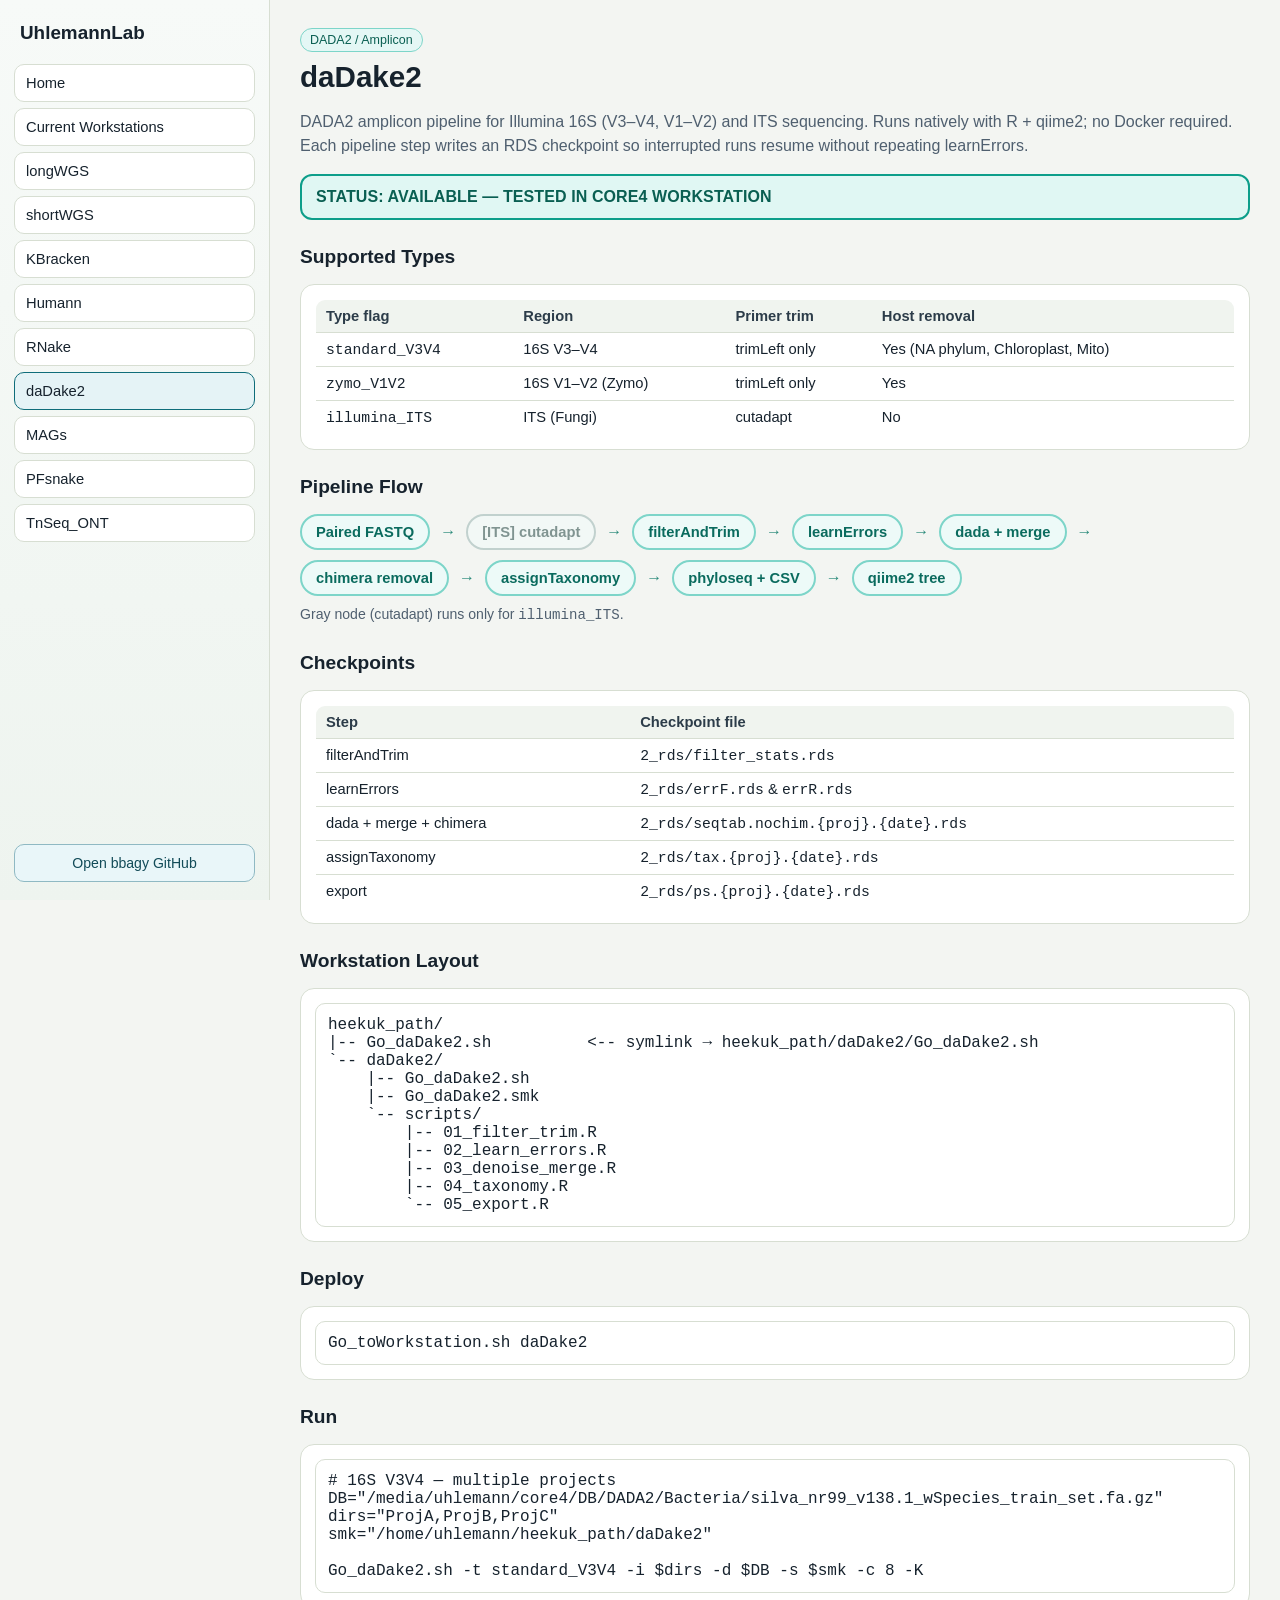
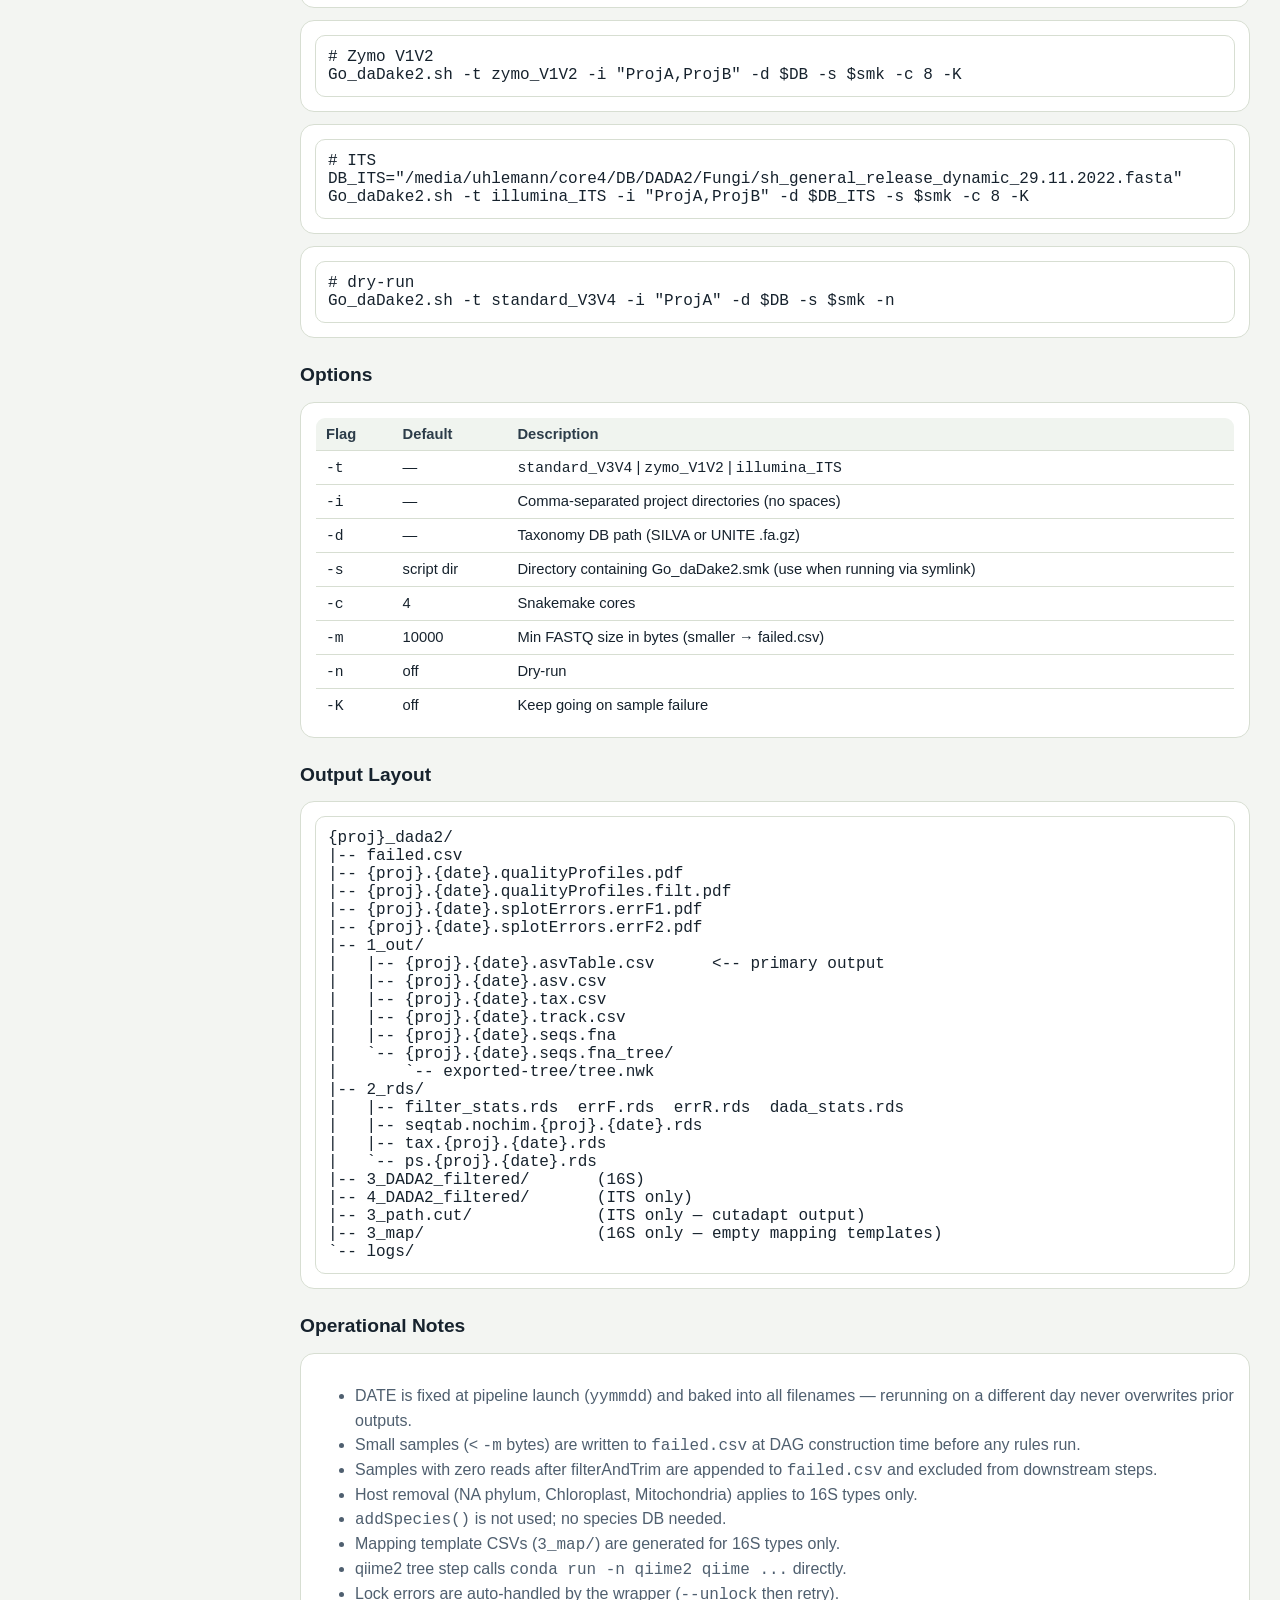
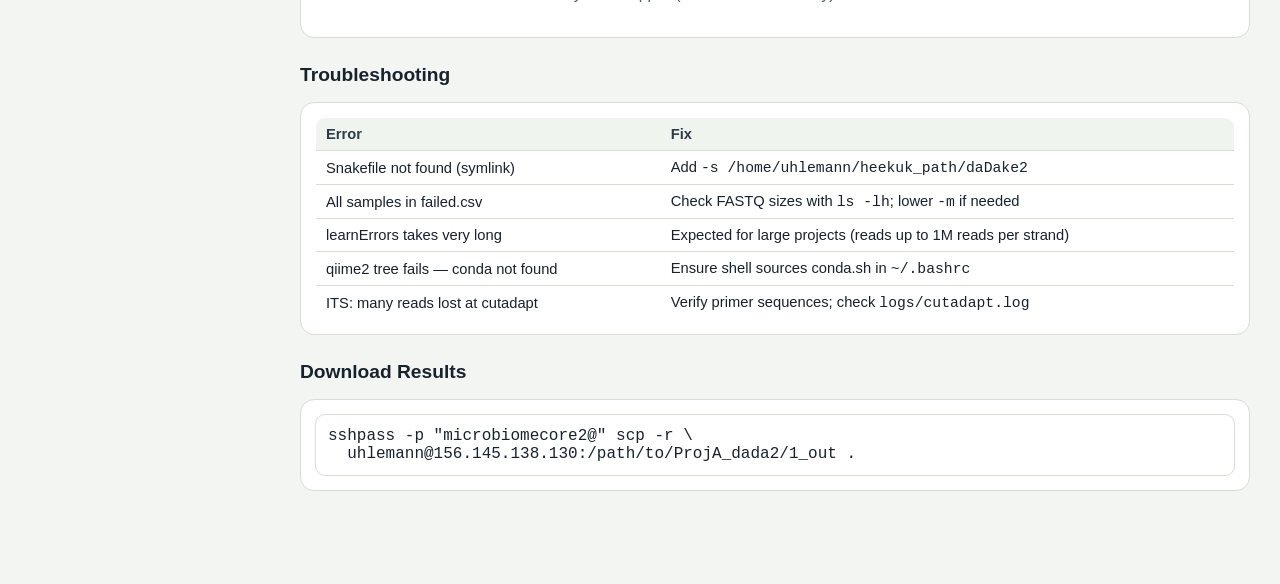
==== docs/dadake2.html @ 26504bb0 "Update: all README" ====
<!doctype html>
<html lang="en">
<head>
  <meta charset="utf-8">
  <meta name="viewport" content="width=device-width, initial-scale=1">
  <title>daDake2</title>
  <link rel="stylesheet" href="styles.css?v=20260518-1">
</head>
<body class="theme-dadake2">
  <div class="layout">
    <aside class="sidebar">
      <div class="brand">UhlemannLab</div>
      <nav class="nav">
        <a href="./">Home</a>
        <a href="workstations.html">Current Workstations</a>
        <a href="longwgs.html">longWGS</a>
        <a href="shortwgs.html">shortWGS</a>
        <a href="kbracken.html">KBracken</a>
        <a href="humann.html">Humann</a>
        <a href="rnake.html">RNake</a>
        <a class="active" href="dadake2.html">daDake2</a>
        <a href="mags.html">MAGs</a>
        <a href="pfsnake.html">PFsnake</a>
        <a href="tnseq_ont.html">TnSeq_ONT</a>
      </nav>
      <div class="sidebar-foot">
        <a class="repo-link" href="https://github.com/bbagy/UhlemannLab" target="_blank" rel="noopener noreferrer">Open bbagy GitHub</a>
      </div>
    </aside>

    <main class="main">
      <span class="badge">DADA2 / Amplicon</span>
      <h1>daDake2</h1>
      <p>DADA2 amplicon pipeline for Illumina 16S (V3–V4, V1–V2) and ITS sequencing.
         Runs natively with R + qiime2; no Docker required. Each pipeline step writes an
         RDS checkpoint so interrupted runs resume without repeating learnErrors.</p>
      <div class="status-banner status-tested">
        STATUS: AVAILABLE — TESTED IN CORE4 WORKSTATION
      </div>

      <h2>Supported Types</h2>
      <div class="card">
        <table>
          <thead>
            <tr><th>Type flag</th><th>Region</th><th>Primer trim</th><th>Host removal</th></tr>
          </thead>
          <tbody>
            <tr><td><code>standard_V3V4</code></td><td>16S V3–V4</td><td>trimLeft only</td><td>Yes (NA phylum, Chloroplast, Mito)</td></tr>
            <tr><td><code>zymo_V1V2</code></td><td>16S V1–V2 (Zymo)</td><td>trimLeft only</td><td>Yes</td></tr>
            <tr><td><code>illumina_ITS</code></td><td>ITS (Fungi)</td><td>cutadapt</td><td>No</td></tr>
          </tbody>
        </table>
      </div>

      <h2>Pipeline Flow</h2>
      <div class="flow">
        <span class="node">Paired FASTQ</span><span class="arrow">→</span>
        <span class="node dadake2-its-only">[ITS] cutadapt</span><span class="arrow">→</span>
        <span class="node">filterAndTrim</span><span class="arrow">→</span>
        <span class="node">learnErrors</span><span class="arrow">→</span>
        <span class="node">dada + merge</span><span class="arrow">→</span>
        <span class="node">chimera removal</span><span class="arrow">→</span>
        <span class="node">assignTaxonomy</span><span class="arrow">→</span>
        <span class="node">phyloseq + CSV</span><span class="arrow">→</span>
        <span class="node">qiime2 tree</span>
      </div>
      <p style="margin-top:8px;font-size:0.88rem;">Gray node (cutadapt) runs only for <code>illumina_ITS</code>.</p>

      <h2>Checkpoints</h2>
      <div class="card">
        <table>
          <thead><tr><th>Step</th><th>Checkpoint file</th></tr></thead>
          <tbody>
            <tr><td>filterAndTrim</td><td><code>2_rds/filter_stats.rds</code></td></tr>
            <tr><td>learnErrors</td><td><code>2_rds/errF.rds</code> &amp; <code>errR.rds</code></td></tr>
            <tr><td>dada + merge + chimera</td><td><code>2_rds/seqtab.nochim.{proj}.{date}.rds</code></td></tr>
            <tr><td>assignTaxonomy</td><td><code>2_rds/tax.{proj}.{date}.rds</code></td></tr>
            <tr><td>export</td><td><code>2_rds/ps.{proj}.{date}.rds</code></td></tr>
          </tbody>
        </table>
      </div>

      <h2>Workstation Layout</h2>
      <div class="card"><pre><code>heekuk_path/
|-- Go_daDake2.sh          &lt;-- symlink → heekuk_path/daDake2/Go_daDake2.sh
`-- daDake2/
    |-- Go_daDake2.sh
    |-- Go_daDake2.smk
    `-- scripts/
        |-- 01_filter_trim.R
        |-- 02_learn_errors.R
        |-- 03_denoise_merge.R
        |-- 04_taxonomy.R
        `-- 05_export.R</code></pre></div>

      <h2>Deploy</h2>
      <div class="card"><pre><code>Go_toWorkstation.sh daDake2</code></pre></div>

      <h2>Run</h2>
      <div class="card"><pre><code># 16S V3V4 — multiple projects
DB="/media/uhlemann/core4/DB/DADA2/Bacteria/silva_nr99_v138.1_wSpecies_train_set.fa.gz"
dirs="ProjA,ProjB,ProjC"
smk="/home/uhlemann/heekuk_path/daDake2"

Go_daDake2.sh -t standard_V3V4 -i $dirs -d $DB -s $smk -c 8 -K</code></pre></div>

      <div class="card"><pre><code># Zymo V1V2
Go_daDake2.sh -t zymo_V1V2 -i "ProjA,ProjB" -d $DB -s $smk -c 8 -K</code></pre></div>

      <div class="card"><pre><code># ITS
DB_ITS="/media/uhlemann/core4/DB/DADA2/Fungi/sh_general_release_dynamic_29.11.2022.fasta"
Go_daDake2.sh -t illumina_ITS -i "ProjA,ProjB" -d $DB_ITS -s $smk -c 8 -K</code></pre></div>

      <div class="card"><pre><code># dry-run
Go_daDake2.sh -t standard_V3V4 -i "ProjA" -d $DB -s $smk -n</code></pre></div>

      <h2>Options</h2>
      <div class="card">
        <table>
          <thead><tr><th>Flag</th><th>Default</th><th>Description</th></tr></thead>
          <tbody>
            <tr><td><code>-t</code></td><td>—</td><td><code>standard_V3V4</code> | <code>zymo_V1V2</code> | <code>illumina_ITS</code></td></tr>
            <tr><td><code>-i</code></td><td>—</td><td>Comma-separated project directories (no spaces)</td></tr>
            <tr><td><code>-d</code></td><td>—</td><td>Taxonomy DB path (SILVA or UNITE .fa.gz)</td></tr>
            <tr><td><code>-s</code></td><td>script dir</td><td>Directory containing Go_daDake2.smk (use when running via symlink)</td></tr>
            <tr><td><code>-c</code></td><td>4</td><td>Snakemake cores</td></tr>
            <tr><td><code>-m</code></td><td>10000</td><td>Min FASTQ size in bytes (smaller → failed.csv)</td></tr>
            <tr><td><code>-n</code></td><td>off</td><td>Dry-run</td></tr>
            <tr><td><code>-K</code></td><td>off</td><td>Keep going on sample failure</td></tr>
          </tbody>
        </table>
      </div>

      <h2>Output Layout</h2>
      <div class="card"><pre><code>{proj}_dada2/
|-- failed.csv
|-- {proj}.{date}.qualityProfiles.pdf
|-- {proj}.{date}.qualityProfiles.filt.pdf
|-- {proj}.{date}.splotErrors.errF1.pdf
|-- {proj}.{date}.splotErrors.errF2.pdf
|-- 1_out/
|   |-- {proj}.{date}.asvTable.csv      &lt;-- primary output
|   |-- {proj}.{date}.asv.csv
|   |-- {proj}.{date}.tax.csv
|   |-- {proj}.{date}.track.csv
|   |-- {proj}.{date}.seqs.fna
|   `-- {proj}.{date}.seqs.fna_tree/
|       `-- exported-tree/tree.nwk
|-- 2_rds/
|   |-- filter_stats.rds  errF.rds  errR.rds  dada_stats.rds
|   |-- seqtab.nochim.{proj}.{date}.rds
|   |-- tax.{proj}.{date}.rds
|   `-- ps.{proj}.{date}.rds
|-- 3_DADA2_filtered/       (16S)
|-- 4_DADA2_filtered/       (ITS only)
|-- 3_path.cut/             (ITS only — cutadapt output)
|-- 3_map/                  (16S only — empty mapping templates)
`-- logs/</code></pre></div>

      <h2>Operational Notes</h2>
      <div class="card">
        <ul>
          <li>DATE is fixed at pipeline launch (<code>yymmdd</code>) and baked into all filenames — rerunning on a different day never overwrites prior outputs.</li>
          <li>Small samples (&lt; <code>-m</code> bytes) are written to <code>failed.csv</code> at DAG construction time before any rules run.</li>
          <li>Samples with zero reads after filterAndTrim are appended to <code>failed.csv</code> and excluded from downstream steps.</li>
          <li>Host removal (NA phylum, Chloroplast, Mitochondria) applies to 16S types only.</li>
          <li><code>addSpecies()</code> is not used; no species DB needed.</li>
          <li>Mapping template CSVs (<code>3_map/</code>) are generated for 16S types only.</li>
          <li>qiime2 tree step calls <code>conda run -n qiime2 qiime ...</code> directly.</li>
          <li>Lock errors are auto-handled by the wrapper (<code>--unlock</code> then retry).</li>
        </ul>
      </div>

      <h2>Troubleshooting</h2>
      <div class="card">
        <table>
          <thead><tr><th>Error</th><th>Fix</th></tr></thead>
          <tbody>
            <tr><td>Snakefile not found (symlink)</td><td>Add <code>-s /home/uhlemann/heekuk_path/daDake2</code></td></tr>
            <tr><td>All samples in failed.csv</td><td>Check FASTQ sizes with <code>ls -lh</code>; lower <code>-m</code> if needed</td></tr>
            <tr><td>learnErrors takes very long</td><td>Expected for large projects (reads up to 1M reads per strand)</td></tr>
            <tr><td>qiime2 tree fails — conda not found</td><td>Ensure shell sources conda.sh in <code>~/.bashrc</code></td></tr>
            <tr><td>ITS: many reads lost at cutadapt</td><td>Verify primer sequences; check <code>logs/cutadapt.log</code></td></tr>
          </tbody>
        </table>
      </div>

      <h2>Download Results</h2>
      <div class="card"><pre><code>sshpass -p "microbiomecore2@" scp -r \
  uhlemann@156.145.138.130:/path/to/ProjA_dada2/1_out .</code></pre></div>
    </main>
  </div>
</body>
</html>
---- docs/styles.css ----
:root {
  --bg: #f3f5f2;
  --panel: #ffffff;
  --ink: #16222d;
  --muted: #4f5f6f;
  --line: #d7ded2;
  --accent: #0f6d7a;
  --accent-soft: #e5f3f6;
}

* { box-sizing: border-box; }

body {
  margin: 0;
  font-family: "Avenir Next", "Segoe UI", sans-serif;
  color: var(--ink);
  background: var(--bg);
}

.layout {
  display: grid;
  grid-template-columns: 270px 1fr;
  min-height: 100vh;
}

.sidebar {
  border-right: 1px solid var(--line);
  background: linear-gradient(180deg, #f7faf8 0%, #eef4ef 100%);
  padding: 18px 14px;
  position: sticky;
  top: 0;
  height: 100vh;
  display: flex;
  flex-direction: column;
}

.brand {
  font-weight: 700;
  font-size: 1.18rem;
  margin: 4px 6px 14px;
}

.nav a {
  display: block;
  margin: 6px 0;
  border: 1px solid var(--line);
  border-radius: 10px;
  padding: 10px 11px;
  color: var(--ink);
  text-decoration: none;
  background: #fff;
  font-size: 0.92rem;
}

.nav a:hover {
  border-color: #9cb7bf;
  background: #f9fdff;
}

.nav a.active {
  border-color: var(--accent);
  background: var(--accent-soft);
}

.sidebar-foot {
  margin-top: auto;
  padding-top: 12px;
}

.repo-link {
  display: block;
  text-align: center;
  border: 1px solid #8fb9c3;
  border-radius: 10px;
  padding: 10px 10px;
  text-decoration: none;
  background: #e9f6f9;
  color: #124b58;
  font-size: 0.88rem;
}

.repo-link:hover {
  background: #dff1f5;
}

.main {
  padding: 28px 30px 50px;
}

.badge {
  display: inline-block;
  border: 1px solid #b9d7de;
  color: #155768;
  background: #eaf8fb;
  border-radius: 999px;
  font-size: 0.78rem;
  padding: 4px 9px;
}

h1 {
  margin: 8px 0 10px;
  font-size: 1.85rem;
}

h2 {
  margin-top: 26px;
  font-size: 1.2rem;
}

p, li {
  color: var(--muted);
  line-height: 1.5;
}

.card {
  background: var(--panel);
  border: 1px solid var(--line);
  border-radius: 14px;
  padding: 14px;
  margin-top: 12px;
}

.image-card {
  overflow-x: auto;
}

.pipeline-image {
  display: block;
  width: 70%;
  max-width: 100%;
  height: auto;
  margin: 0 auto;
  border-radius: 10px;
}

@media (max-width: 900px) {
  .pipeline-image {
    width: 100%;
  }
}

.status-banner {
  margin-top: 12px;
  border-radius: 12px;
  border: 2px solid;
  padding: 12px 14px;
  font-weight: 600;
  letter-spacing: 0.1px;
}

.status-tested {
  border-color: #1f8f62;
  background: #e8f8ef;
  color: #0f5a3c;
}

.status-wip {
  border-color: #a7b0ba;
  background: #eef2f6;
  color: #4d5a69;
}

/* Per-pipeline theme accents for subpages */
.theme-long .badge {
  border-color: #9fd2b8;
  color: #1b6c4a;
  background: #e9f8ef;
}
.theme-long .status-tested {
  border-color: #1f8f62;
  background: #e8f8ef;
  color: #0f5a3c;
}
.theme-long .node {
  border-color: #8fc9ad;
  background: #eef9f3;
  color: #175c40;
}
.theme-long .arrow {
  color: #3f7a60;
}

.theme-short .badge {
  border-color: #9dbbe9;
  color: #1f5db7;
  background: #e9f2ff;
}
.theme-short .status-tested {
  border-color: #2f6fd6;
  background: #e8f0ff;
  color: #1a4f9f;
}
.theme-short .node {
  border-color: #95b5e6;
  background: #f1f6ff;
  color: #1e4f98;
}
.theme-short .arrow {
  color: #4a74b8;
}

.theme-pf .badge {
  border-color: #d3c2a1;
  color: #7b5d2a;
  background: #f7f1e7;
}
.theme-pf .node {
  border-color: #ccb991;
  background: #faf5eb;
  color: #6f5324;
}
.theme-pf .arrow {
  color: #8a7141;
}

.theme-rna .badge {
  border-color: #c3a4d8;
  color: #5e2f80;
  background: #f3eaf9;
}
.theme-rna .node {
  border-color: #c1a0d7;
  background: #f8f1fc;
  color: #5b2f79;
}
.theme-rna .arrow {
  color: #7a56a1;
}

.theme-tnseq .badge {
  border-color: #a2c8cd;
  color: #245c66;
  background: #e9f4f6;
}
.theme-tnseq .node {
  border-color: #9bc2c8;
  background: #edf7f9;
  color: #255963;
}
.theme-tnseq .arrow {
  color: #3f727a;
}

.theme-kbracken .badge {
  border-color: #d4b27a;
  color: #755117;
  background: #fbf2df;
}
.theme-kbracken .node {
  border-color: #d1ad72;
  background: #fff7e8;
  color: #6f4c15;
}
.theme-kbracken .arrow {
  color: #8a6a32;
}

.theme-mags .badge {
  border-color: #a6b58d;
  color: #4d6a1f;
  background: #f1f7e8;
}
.theme-mags .node {
  border-color: #a7b98b;
  background: #f6fbef;
  color: #48641e;
}
.theme-mags .arrow {
  color: #6f8742;
}

.workstation-grid {
  display: grid;
  grid-template-columns: repeat(auto-fit, minmax(280px, 1fr));
  gap: 14px;
  margin-top: 14px;
}

.workstation-card {
  background: #fff;
  border: 1px solid var(--line);
  border-radius: 14px;
  padding: 14px;
}

.ws-head {
  display: flex;
  justify-content: space-between;
  align-items: center;
  margin-bottom: 8px;
}

.ws-head h2 {
  margin: 0;
  font-size: 1.1rem;
}

.ws-loc {
  display: inline-block;
  font-size: 0.76rem;
  border-radius: 999px;
  border: 1px solid #c7d0da;
  background: #f2f5f8;
  color: #44515f;
  padding: 3px 8px;
}

.ws-visual {
  height: 86px;
  border-radius: 10px;
  border: 2px solid #b7c3d2;
  margin: 10px 0 12px;
  background:
    linear-gradient(180deg, #f8fbff 0%, #ecf2f9 100%);
  position: relative;
  overflow: hidden;
}

.ws-visual::before {
  content: \"\";
  position: absolute;
  left: 12px;
  right: 70px;
  top: 14px;
  bottom: 14px;
  border-radius: 8px;
  border: 2px solid rgba(255,255,255,0.9);
}

.ws-visual::after {
  content: \"\";
  position: absolute;
  right: 14px;
  top: 12px;
  width: 40px;
  height: 62px;
  border-radius: 8px;
}

.ws-nook {
  border-color: #7db89d;
  background:
    radial-gradient(circle at 78% 30%, rgba(103,170,136,0.35) 0 18%, transparent 19%),
    linear-gradient(180deg, #eefaf3 0%, #deefe5 100%);
}
.ws-nook::after {
  background: linear-gradient(180deg, #7fc5a2 0%, #4d8e6f 100%);
}

.ws-core2 {
  border-color: #86abd8;
  background:
    radial-gradient(circle at 76% 32%, rgba(91,142,208,0.35) 0 18%, transparent 19%),
    linear-gradient(180deg, #f0f6ff 0%, #dde9fa 100%);
}
.ws-core2::after {
  background: linear-gradient(180deg, #79a9e2 0%, #3f6faa 100%);
}

.ws-core3 {
  border-color: #b8a1d7;
  background:
    radial-gradient(circle at 76% 32%, rgba(157,115,202,0.3) 0 18%, transparent 19%),
    linear-gradient(180deg, #f7f1ff 0%, #ece1fb 100%);
}
.ws-core3::after {
  background: linear-gradient(180deg, #b89adf 0%, #7d5aa9 100%);
}

.ws-grid {
  border-color: #b7bcc7;
  background:
    radial-gradient(circle at 76% 32%, rgba(126,136,154,0.3) 0 18%, transparent 19%),
    linear-gradient(180deg, #f5f7fb 0%, #e8edf5 100%);
}
.ws-grid::after {
  background: linear-gradient(180deg, #b2bbca 0%, #717d92 100%);
}

.cards-grid {
  display: grid;
  grid-template-columns: repeat(5, minmax(0, 1fr));
  gap: 12px;
  margin-top: 12px;
}

@media (max-width: 1280px) {
  .cards-grid {
    grid-template-columns: repeat(4, minmax(0, 1fr));
  }
}

@media (max-width: 1024px) {
  .cards-grid {
    grid-template-columns: repeat(3, minmax(0, 1fr));
  }
}

@media (max-width: 720px) {
  .cards-grid {
    grid-template-columns: repeat(2, minmax(0, 1fr));
  }
}

@media (max-width: 480px) {
  .cards-grid {
    grid-template-columns: 1fr;
  }
}

.pipeline-card {
  background: #fff;
  border: 1px solid var(--line);
  border-radius: 14px;
  padding: 14px;
  display: flex;
  flex-direction: column;
}

.card-link {
  display: flex;
  flex-direction: column;
  text-decoration: none;
  color: inherit;
}

.pipeline-card > .longwgs-visual,
.pipeline-card > .shortwgs-visual,
.pipeline-card > .kbracken-visual,
.pipeline-card > .humann-visual,
.pipeline-card > .rnake-visual {
  margin-top: auto;
}

.card-link:hover {
  text-decoration: none;
}

.pipeline-card h3 {
  margin: 0 0 6px;
  font-size: 1.02rem;
}

.card-badge {
  display: inline-block;
  border-radius: 999px;
  padding: 3px 9px;
  font-size: 0.74rem;
  border: 1px solid #cfd6cc;
  color: #50606a;
  background: #f4f6f2;
  margin-bottom: 8px;
}

.pipeline-card.featured {
  border: 2px solid #2b8f6b;
  background:
    radial-gradient(circle at 92% 12%, #d9f3e7 0%, transparent 42%),
    linear-gradient(180deg, #f4fff9 0%, #eefaf4 100%);
  position: relative;
  overflow: hidden;
}

.pipeline-card.featured h3 {
  color: #14583f;
}

.card-badge.live {
  border-color: #2b8f6b;
  color: #0f5a3c;
  background: #e8f8ef;
  font-weight: 600;
}

.longwgs-visual,
.shortwgs-visual,
.kbracken-visual,
.humann-visual,
.rnake-visual {
  margin-top: 10px;
  border-radius: 10px;
  height: 92px;
  overflow: hidden;
  display: flex;
  align-items: stretch;
  justify-content: stretch;
}

.longwgs-visual svg,
.shortwgs-visual svg,
.kbracken-visual svg,
.humann-visual svg,
.rnake-visual svg {
  width: 100%;
  height: 100%;
  display: block;
}

.longwgs-visual {
  border: 2px solid #97cfb3;
  background: linear-gradient(120deg, #ecfff4 0%, #ddf3e6 100%);
}

.pipeline-card.featured.shortwgs-featured {
  border-color: #2f6fd6;
  background:
    radial-gradient(circle at 92% 12%, #dce9ff 0%, transparent 42%),
    linear-gradient(180deg, #f6f9ff 0%, #edf3ff 100%);
}

.pipeline-card.featured.shortwgs-featured h3 {
  color: #17478f;
}

.pipeline-card.featured.shortwgs-featured .card-badge.live {
  border-color: #2f6fd6;
  color: #1a4f9f;
  background: #e8f0ff;
}

.shortwgs-visual {
  border: 2px solid #9dbbe9;
  background: linear-gradient(120deg, #f4f8ff 0%, #e6efff 100%);
}

/* KBracken featured card */
.pipeline-card.featured.kbracken-featured {
  border-color: #b78535;
  background:
    radial-gradient(circle at 92% 12%, #fbe9c4 0%, transparent 42%),
    linear-gradient(180deg, #fffaee 0%, #fdf1d8 100%);
}

.pipeline-card.featured.kbracken-featured h3 {
  color: #6f4c15;
}

.pipeline-card.featured.kbracken-featured .card-badge.live {
  border-color: #b78535;
  color: #6f4c15;
  background: #fdf2da;
}

.kbracken-visual {
  border: 2px solid #d4b27a;
  background: linear-gradient(120deg, #fff5dd 0%, #fbe8bf 100%);
}

/* Humann featured card */
.pipeline-card.featured.humann-featured {
  border-color: #d35400;
  background:
    radial-gradient(circle at 92% 12%, #ffe1c4 0%, transparent 42%),
    linear-gradient(180deg, #fff7ef 0%, #ffeadb 100%);
}

.pipeline-card.featured.humann-featured h3 {
  color: #8a3a06;
}

.pipeline-card.featured.humann-featured .card-badge.live {
  border-color: #d35400;
  color: #8a3a06;
  background: #ffe7d1;
}

.humann-visual {
  border: 2px solid #e8a875;
  background: linear-gradient(120deg, #fff2e3 0%, #ffd9b5 100%);
}

/* RNake featured card */
.pipeline-card.featured.rnake-featured {
  border-color: #7a4ea6;
  background:
    radial-gradient(circle at 92% 12%, #ead7f7 0%, transparent 42%),
    linear-gradient(180deg, #faf3ff 0%, #f0e1fb 100%);
}

.pipeline-card.featured.rnake-featured h3 {
  color: #4b2378;
}

.pipeline-card.featured.rnake-featured .card-badge.live {
  border-color: #7a4ea6;
  color: #4b2378;
  background: #f0e1fb;
}

.rnake-visual {
  border: 2px solid #c1a0d7;
  background: linear-gradient(120deg, #faf3ff 0%, #eedcfa 100%);
}

/* daDake2 featured card */
.pipeline-card.featured.dadake2-featured {
  border-color: #0d9e8a;
  background:
    radial-gradient(circle at 92% 12%, #c8f5ee 0%, transparent 42%),
    linear-gradient(180deg, #f0fdfb 0%, #e0f7f3 100%);
}

.pipeline-card.featured.dadake2-featured h3 {
  color: #0a5f52;
}

.pipeline-card.featured.dadake2-featured .card-badge.live {
  border-color: #0d9e8a;
  color: #0a5f52;
  background: #d8f5f0;
}

.dadake2-visual {
  margin-top: 10px;
  border-radius: 10px;
  height: 92px;
  overflow: hidden;
  display: flex;
  align-items: stretch;
  justify-content: stretch;
  border: 2px solid #7dd5c9;
  background: linear-gradient(120deg, #edfaf8 0%, #d4f2ee 100%);
}

.dadake2-visual svg {
  width: 100%;
  height: 100%;
  display: block;
}

.pipeline-card > .dadake2-visual {
  margin-top: auto;
}

/* daDake2 theme accents (subpage) */
.theme-dadake2 .badge {
  border-color: #7dd5c9;
  color: #0a5f52;
  background: #e4f7f5;
}

.theme-dadake2 .status-tested {
  border-color: #0d9e8a;
  background: #e0f7f3;
  color: #0a5f52;
}

.theme-dadake2 .node {
  border-color: #7dd5c9;
  background: #edfaf8;
  color: #0a6b5e;
}

.theme-dadake2 .node.dadake2-its-only {
  border-color: #b0c4c2;
  background: #f2f8f7;
  color: #5a7370;
  opacity: 0.75;
}

.theme-dadake2 .arrow {
  color: #2a8a7a;
}

/* Humann theme accents (subpage) */
.theme-humann .badge {
  border-color: #f0bd92;
  color: #8a3a06;
  background: #fff1e0;
}
.theme-humann .status-tested {
  border-color: #d35400;
  background: #ffe7d1;
  color: #8a3a06;
}
.theme-humann .node {
  border-color: #efb888;
  background: #fff5ea;
  color: #8a3a06;
}
.theme-humann .arrow {
  color: #a55214;
}

/* KBracken theme accents already exist; keep status-tested colors consistent */
.theme-kbracken .status-tested {
  border-color: #b78535;
  background: #fbf2df;
  color: #6f4c15;
}

/* RNake theme accents already exist; keep status-tested colors consistent */
.theme-rna .status-tested {
  border-color: #7a4ea6;
  background: #f3eaf9;
  color: #4b2378;
}

.flow {
  display: flex;
  flex-wrap: wrap;
  gap: 10px;
  align-items: center;
  margin-top: 14px;
}

.node {
  border: 2px solid #a8c3cb;
  background: #f5fbfd;
  color: #1e4050;
  border-radius: 999px;
  padding: 8px 14px;
  font-size: 0.92rem;
  font-weight: 600;
}

.arrow {
  color: #5e7383;
  font-size: 1rem;
  font-weight: 700;
}

pre {
  margin: 0;
  background: #fff;
  border: 1px solid var(--line);
  border-radius: 10px;
  padding: 12px;
  overflow-x: auto;
}

code {
  font-family: ui-monospace, SFMono-Regular, Menlo, Consolas, monospace;
}

table {
  width: 100%;
  border-collapse: collapse;
  font-size: 0.92rem;
  background: #fff;
  border: 1px solid var(--line);
  border-radius: 10px;
  overflow: hidden;
}

th, td {
  border-bottom: 1px solid var(--line);
  padding: 8px 10px;
  text-align: left;
}

th {
  background: #f0f4ef;
  color: #2c3c49;
}

@media (max-width: 900px) {
  .layout {
    grid-template-columns: 1fr;
  }
  .sidebar {
    position: static;
    height: auto;
    border-right: 0;
    border-bottom: 1px solid var(--line);
  }
  .main {
    padding: 20px 16px 34px;
  }
}
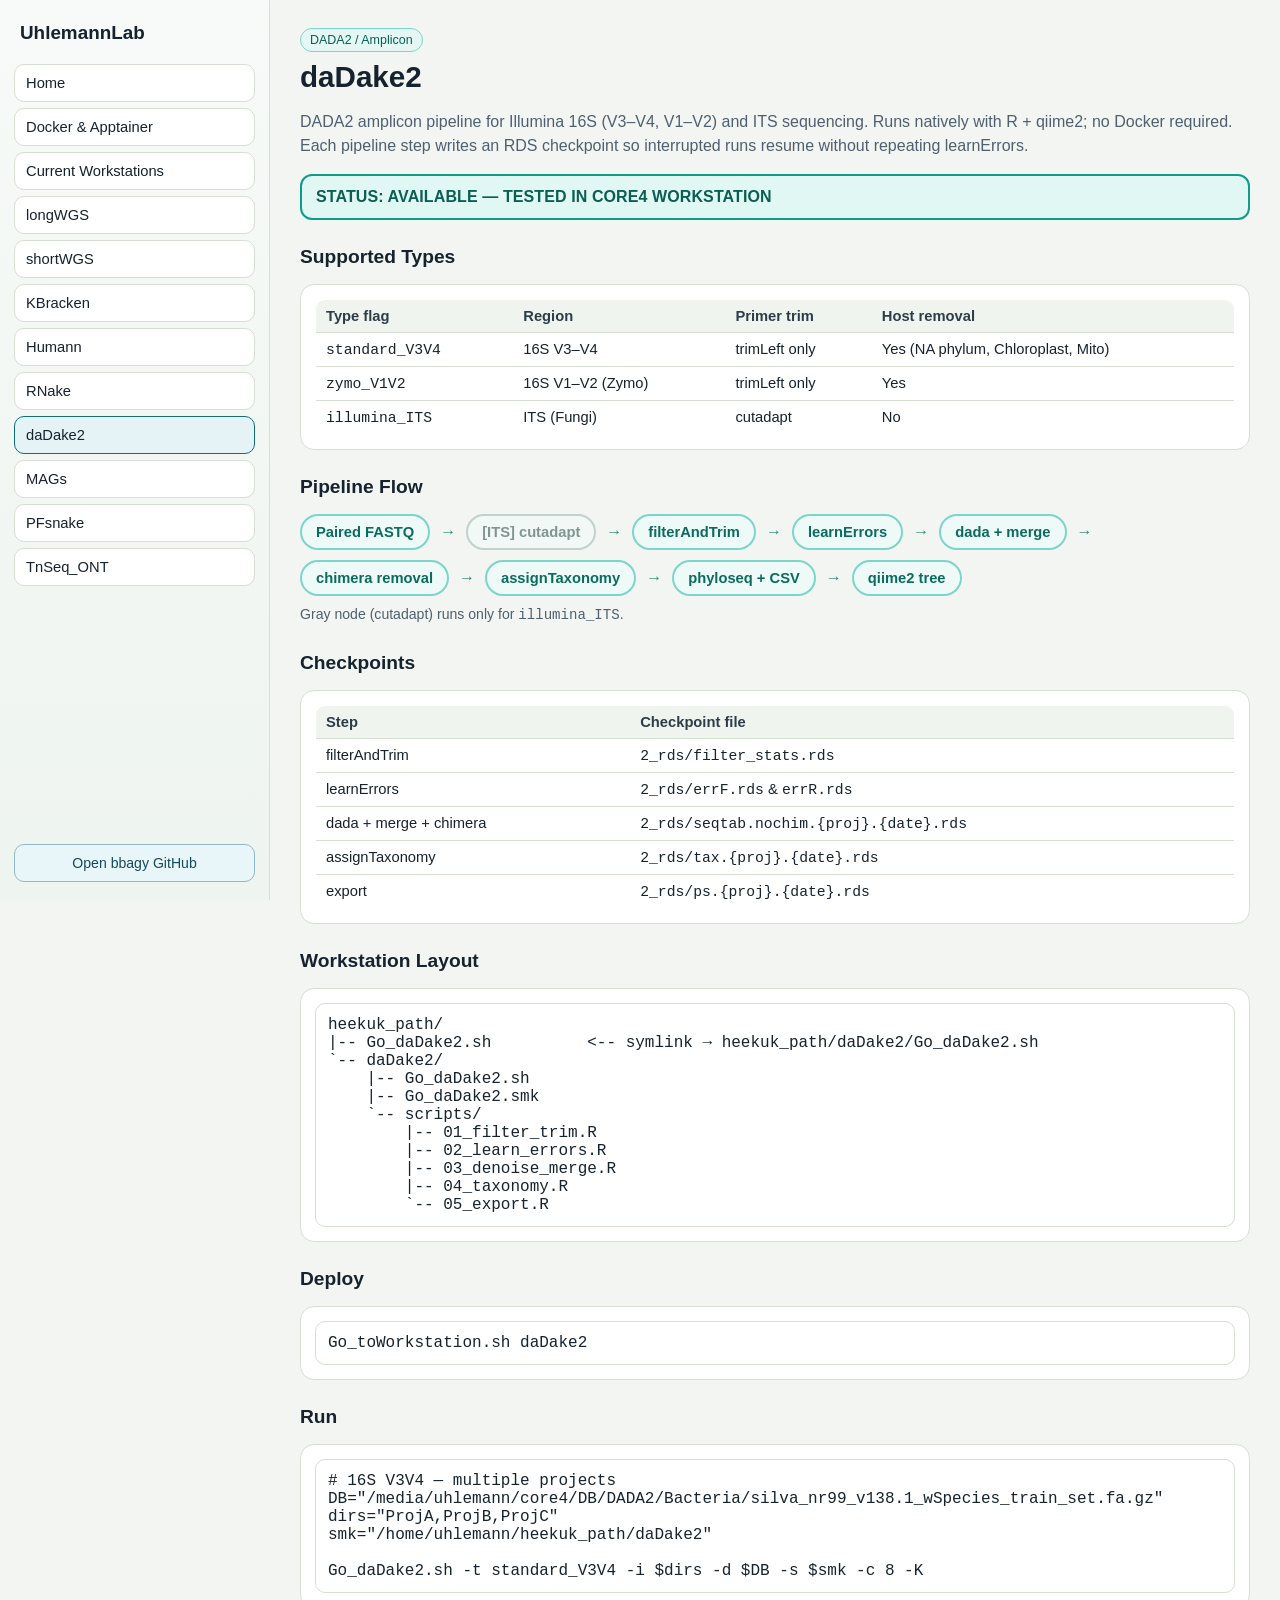
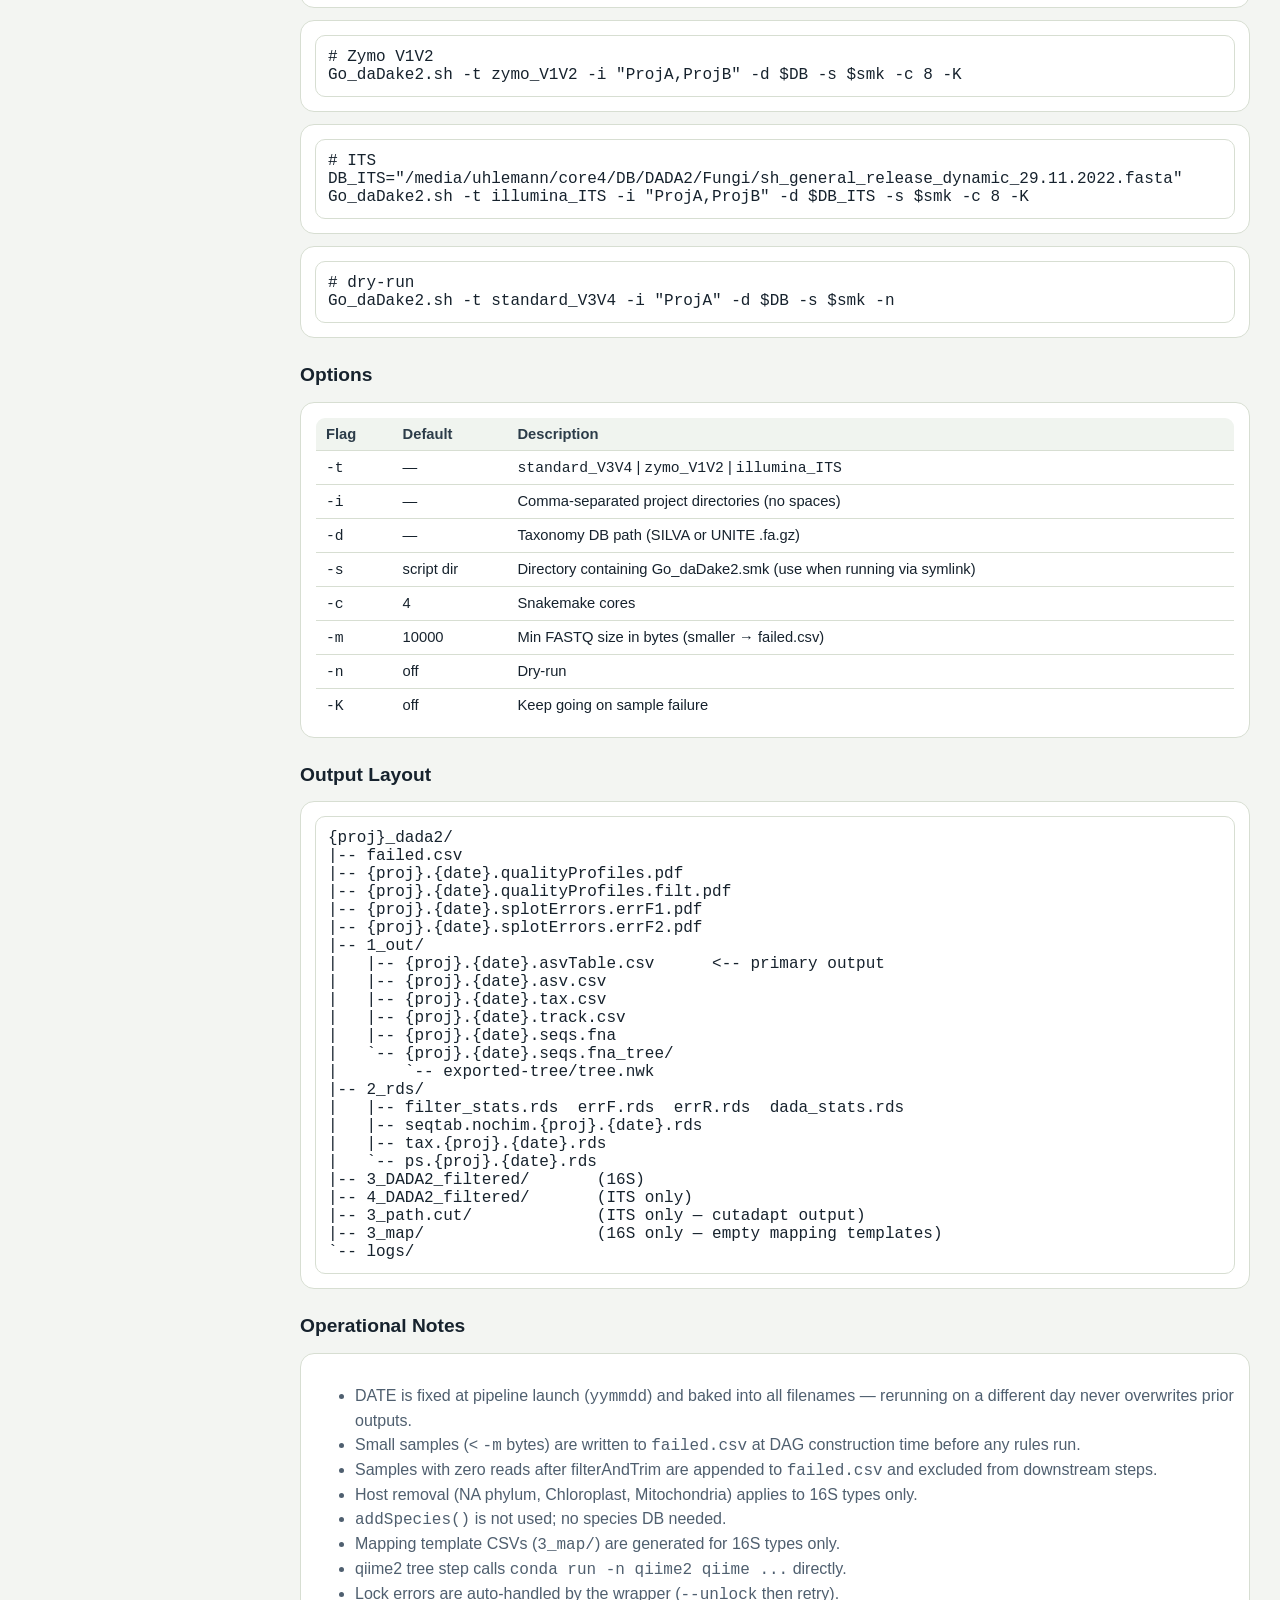
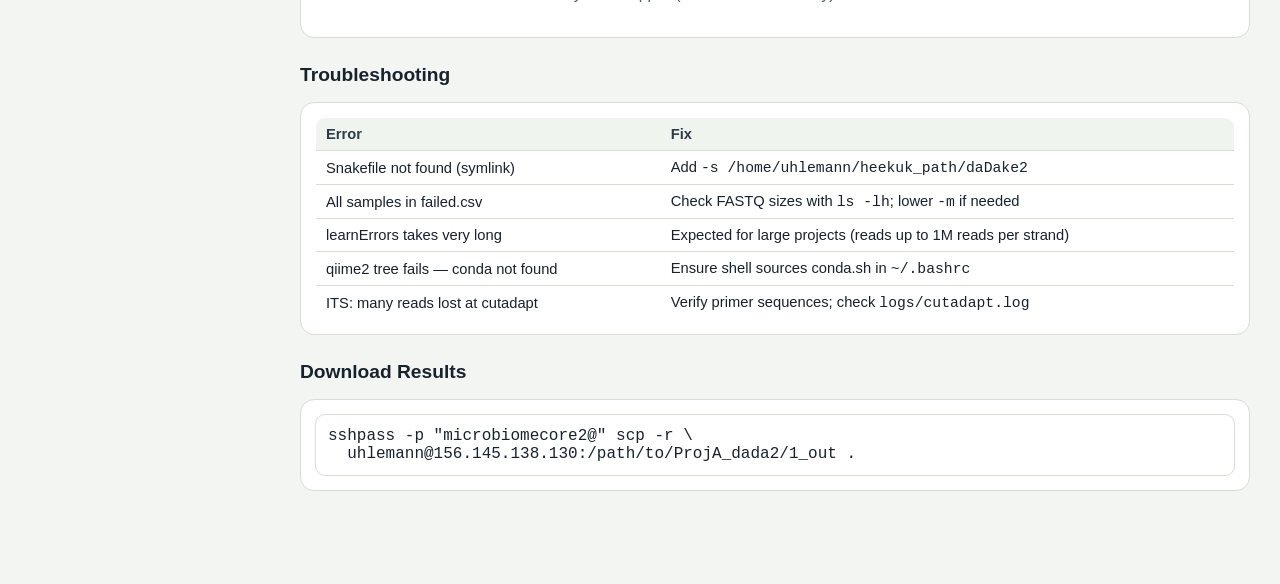
==== commit 6cc40cdf: "Add Docker and Apptainer setup card and HPC guide to documentation portal" ====
--- a/docs/dadake2.html
+++ b/docs/dadake2.html
@@ -12,6 +12,7 @@
       <div class="brand">UhlemannLab</div>
       <nav class="nav">
         <a href="./">Home</a>
+        <a href="containers.html">Docker &amp; Apptainer</a>
         <a href="workstations.html">Current Workstations</a>
         <a href="longwgs.html">longWGS</a>
         <a href="shortwgs.html">shortWGS</a>
